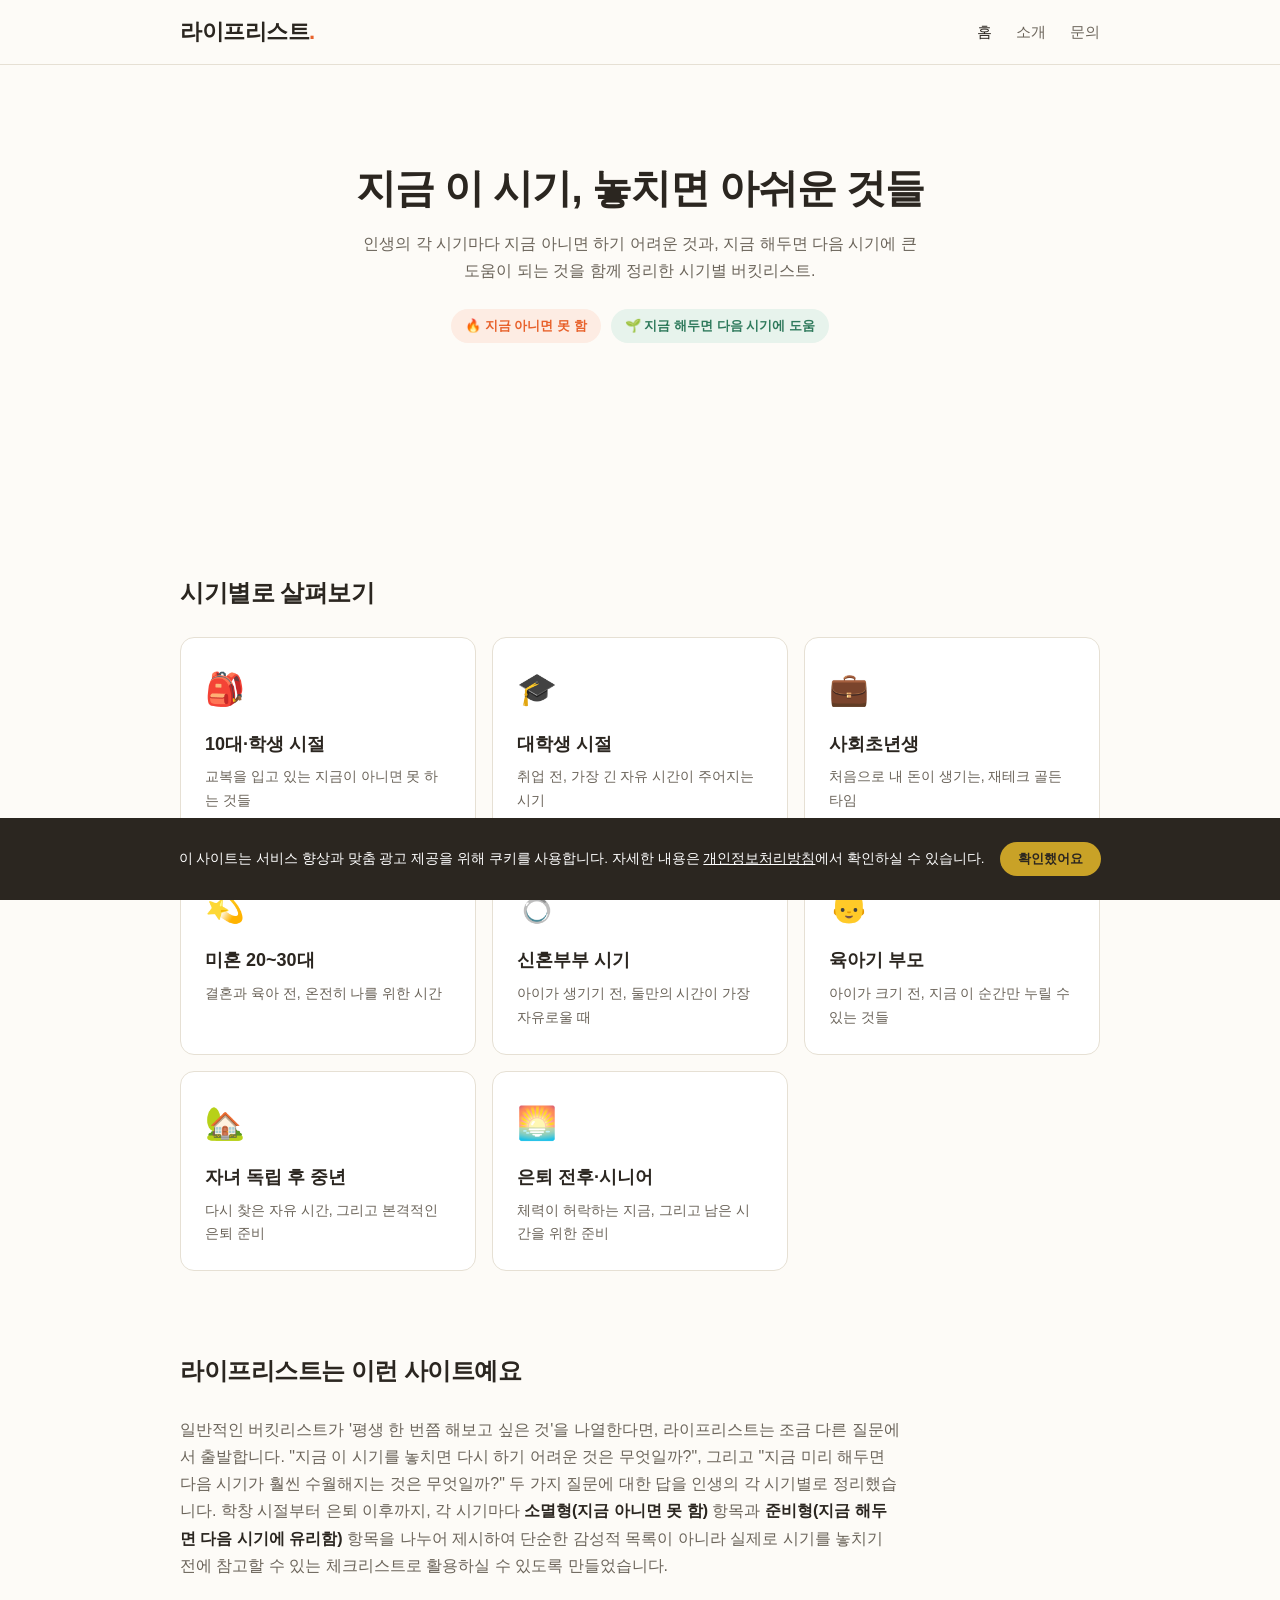
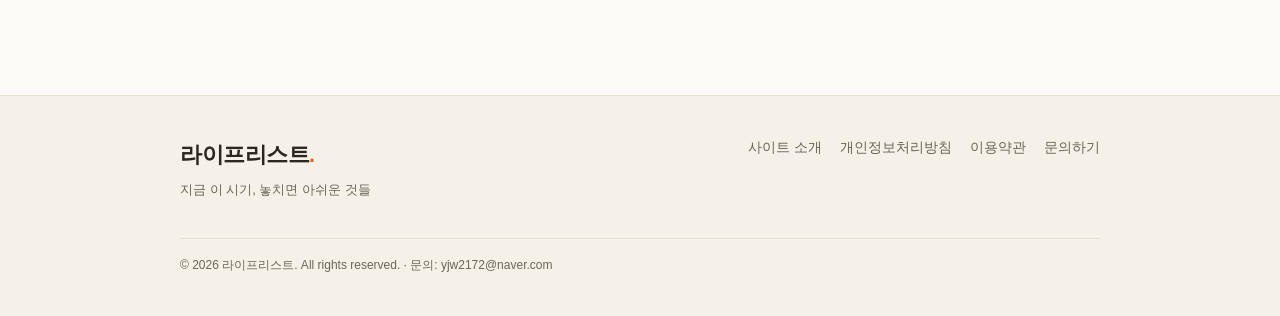
==== index.html @ 0f96e1f7 "Add files via upload" ====
<!DOCTYPE html>
<html lang="ko">
<head>
<meta charset="UTF-8">
<meta name="viewport" content="width=device-width, initial-scale=1.0">
<title>라이프리스트 - 지금 이 시기, 놓치면 아쉬운 것들</title>
<meta name="description" content="인생의 각 시기마다 지금 아니면 하기 어려운 것과, 지금 해두면 다음 시기에 큰 도움이 되는 것을 함께 정리한 시기별 버킷리스트.">
<link rel="canonical" href="https://example-lifelist.vercel.app">
<meta property="og:title" content="라이프리스트 - 지금 이 시기, 놓치면 아쉬운 것들">
<meta property="og:description" content="인생의 각 시기마다 지금 아니면 하기 어려운 것과, 지금 해두면 다음 시기에 큰 도움이 되는 것을 함께 정리한 시기별 버킷리스트.">
<meta property="og:type" content="website">
<meta property="og:url" content="https://example-lifelist.vercel.app">
<meta name="naver-site-verification" content="NAVER_VERIFICATION_CODE_HERE">
<link rel="icon" href="assets/favicon.svg" type="image/svg+xml">
<link rel="stylesheet" href="assets/style.css">
<script async src="https://pagead2.googlesyndication.com/pagead/js/adsbygoogle.js?client=ca-pub-2557338953436433" crossorigin="anonymous"></script>
</head>
<body>
<header class="site-header">
  <div class="wrap header-inner">
    <a class="logo" href="index.html">라이프리스트<span class="logo-dot">.</span></a>
    <nav class="main-nav">
      <a href="index.html" class="active">홈</a>
      <a href="about.html" class="">소개</a>
      <a href="contact.html" class="">문의</a>
    </nav>
  </div>
</header>

<main>
<section class="hero wrap">
  <h1>지금 이 시기, <br class="mobile-only">놓치면 아쉬운 것들</h1>
  <p class="hero-desc">인생의 각 시기마다 지금 아니면 하기 어려운 것과, 지금 해두면 다음 시기에 큰 도움이 되는 것을 함께 정리한 시기별 버킷리스트.</p>
  <div class="hero-legend">
    <span class="badge badge-fading">🔥 지금 아니면 못 함</span>
    <span class="badge badge-prep">🌱 지금 해두면 다음 시기에 도움</span>
  </div>
</section>
<section class="wrap">
  <div class="ad-slot">
  <ins class="adsbygoogle"
       style="display:block"
       data-ad-client="ca-pub-2557338953436433"
       data-ad-slot="1111111111"
       data-ad-format="auto"
       data-full-width-responsive="true"></ins>
  <script>(adsbygoogle = window.adsbygoogle || []).push({});</script>
</div>

</section>
<section class="wrap cat-grid-section">
  <h2 class="section-title">시기별로 살펴보기</h2>
  <div class="cat-grid">
    <a class="cat-card" href="categories/teen.html">
  <div class="cat-emoji">🎒</div>
  <h3>10대·학생 시절</h3>
  <p>교복을 입고 있는 지금이 아니면 못 하는 것들</p>
</a>
<a class="cat-card" href="categories/university.html">
  <div class="cat-emoji">🎓</div>
  <h3>대학생 시절</h3>
  <p>취업 전, 가장 긴 자유 시간이 주어지는 시기</p>
</a>
<a class="cat-card" href="categories/early-career.html">
  <div class="cat-emoji">💼</div>
  <h3>사회초년생</h3>
  <p>처음으로 내 돈이 생기는, 재테크 골든타임</p>
</a>
<a class="cat-card" href="categories/pre-marriage.html">
  <div class="cat-emoji">💫</div>
  <h3>미혼 20~30대</h3>
  <p>결혼과 육아 전, 온전히 나를 위한 시간</p>
</a>
<a class="cat-card" href="categories/newlywed.html">
  <div class="cat-emoji">💍</div>
  <h3>신혼부부 시기</h3>
  <p>아이가 생기기 전, 둘만의 시간이 가장 자유로울 때</p>
</a>
<a class="cat-card" href="categories/parenting.html">
  <div class="cat-emoji">👶</div>
  <h3>육아기 부모</h3>
  <p>아이가 크기 전, 지금 이 순간만 누릴 수 있는 것들</p>
</a>
<a class="cat-card" href="categories/empty-nest.html">
  <div class="cat-emoji">🏡</div>
  <h3>자녀 독립 후 중년</h3>
  <p>다시 찾은 자유 시간, 그리고 본격적인 은퇴 준비</p>
</a>
<a class="cat-card" href="categories/retirement.html">
  <div class="cat-emoji">🌅</div>
  <h3>은퇴 전후·시니어</h3>
  <p>체력이 허락하는 지금, 그리고 남은 시간을 위한 준비</p>
</a>

  </div>
</section>
<section class="wrap intro-block">
  <h2 class="section-title">라이프리스트는 이런 사이트예요</h2>
  <p>일반적인 버킷리스트가 '평생 한 번쯤 해보고 싶은 것'을 나열한다면, 라이프리스트는 조금 다른 질문에서 출발합니다.
  "지금 이 시기를 놓치면 다시 하기 어려운 것은 무엇일까?", 그리고 "지금 미리 해두면 다음 시기가 훨씬 수월해지는 것은 무엇일까?"
  두 가지 질문에 대한 답을 인생의 각 시기별로 정리했습니다. 학창 시절부터 은퇴 이후까지, 각 시기마다
  <strong>소멸형(지금 아니면 못 함)</strong> 항목과 <strong>준비형(지금 해두면 다음 시기에 유리함)</strong> 항목을 나누어
  제시하여 단순한 감성적 목록이 아니라 실제로 시기를 놓치기 전에 참고할 수 있는 체크리스트로 활용하실 수 있도록 만들었습니다.</p>
</section>

</main>
<footer class="site-footer">
  <div class="wrap footer-inner">
    <div class="footer-brand">
      <div class="logo">라이프리스트<span class="logo-dot">.</span></div>
      <p>지금 이 시기, 놓치면 아쉬운 것들</p>
    </div>
    <div class="footer-links">
      <a href="about.html">사이트 소개</a>
      <a href="privacy.html">개인정보처리방침</a>
      <a href="terms.html">이용약관</a>
      <a href="contact.html">문의하기</a>
    </div>
    <p class="footer-copy">&copy; 2026 라이프리스트. All rights reserved. &middot; 문의: yjw2172@naver.com</p>
  </div>
</footer>
<div id="cookie-consent" class="cookie-consent" hidden>
  <p>이 사이트는 서비스 향상과 맞춤 광고 제공을 위해 쿠키를 사용합니다. 자세한 내용은
    <a href="privacy.html">개인정보처리방침</a>에서 확인하실 수 있습니다.</p>
  <button id="cookie-accept" class="btn-accept">확인했어요</button>
</div>
<script src="assets/cookie-consent.js"></script>

</body>
</html>
---- assets/style.css ----
:root {
  --bg: #FDFBF7;
  --bg-alt: #F5F1E8;
  --ink: #2B2620;
  --ink-soft: #6B645A;
  --line: #E6E0D4;
  --fading: #E8622C;
  --fading-bg: #FDECE3;
  --prep: #2F7A5C;
  --prep-bg: #E7F3EC;
  --accent: #C9A227;
  --radius: 14px;
  --max: 960px;
  font-family: 'Pretendard', -apple-system, BlinkMacSystemFont, 'Malgun Gothic', sans-serif;
}
* { box-sizing: border-box; }
html, body { margin: 0; padding: 0; background: var(--bg); color: var(--ink); }
body { line-height: 1.7; font-size: 16px; }
a { color: inherit; text-decoration: none; }
.wrap { max-width: var(--max); margin: 0 auto; padding: 0 20px; }

/* Header */
.site-header { border-bottom: 1px solid var(--line); background: var(--bg); position: sticky; top: 0; z-index: 10; }
.header-inner { display: flex; align-items: center; justify-content: space-between; height: 64px; }
.logo { font-size: 22px; font-weight: 800; letter-spacing: -0.5px; }
.logo-dot { color: var(--fading); }
.main-nav { display: flex; gap: 24px; }
.main-nav a { font-size: 15px; color: var(--ink-soft); font-weight: 500; }
.main-nav a.active, .main-nav a:hover { color: var(--ink); }

/* Hero */
.hero { padding: 64px 20px 32px; text-align: center; }
.hero h1 { font-size: 40px; line-height: 1.3; font-weight: 800; letter-spacing: -1px; margin-bottom: 16px; }
.hero-desc { color: var(--ink-soft); max-width: 560px; margin: 0 auto 24px; font-size: 16px; }
.hero-legend { display: flex; gap: 10px; justify-content: center; flex-wrap: wrap; }
.badge { display: inline-block; padding: 6px 14px; border-radius: 999px; font-size: 13px; font-weight: 600; }
.badge-fading { background: var(--fading-bg); color: var(--fading); }
.badge-prep { background: var(--prep-bg); color: var(--prep); }

/* Category grid */
.cat-grid-section { padding: 40px 20px; }
.section-title { font-size: 24px; font-weight: 800; margin-bottom: 24px; letter-spacing: -0.5px; }
.cat-grid { display: grid; grid-template-columns: repeat(auto-fill, minmax(220px, 1fr)); gap: 16px; }
.cat-card { display: block; background: #fff; border: 1px solid var(--line); border-radius: var(--radius); padding: 24px; transition: transform 0.15s ease, box-shadow 0.15s ease; }
.cat-card:hover { transform: translateY(-3px); box-shadow: 0 8px 20px rgba(43,38,32,0.08); border-color: var(--accent); }
.cat-emoji { font-size: 32px; margin-bottom: 12px; }
.cat-card h3 { font-size: 18px; margin: 0 0 6px; font-weight: 700; }
.cat-card p { font-size: 14px; color: var(--ink-soft); margin: 0; }

/* Intro block */
.intro-block { padding: 20px 20px 60px; }
.intro-block p { color: var(--ink-soft); max-width: 720px; }
.intro-block strong { color: var(--ink); }

/* Category detail hero */
.cat-hero { padding: 56px 20px 24px; text-align: center; }
.cat-hero-emoji { font-size: 48px; margin-bottom: 12px; }
.cat-hero h1 { font-size: 32px; font-weight: 800; margin: 0 0 8px; letter-spacing: -0.5px; }
.cat-subtitle { color: var(--ink-soft); font-size: 16px; margin-bottom: 20px; }
.cat-intro { max-width: 680px; margin: 0 auto; color: var(--ink-soft); font-size: 15px; }

.badge-fading-title { color: var(--fading); }
.badge-prep-title { color: var(--prep); }

.item-list { list-style: none; margin: 0 0 40px; padding: 0; display: grid; gap: 12px; }
.item-card { background: #fff; border: 1px solid var(--line); border-left: 4px solid var(--line); border-radius: 10px; padding: 18px 20px; }
.item-list-fading .item-card { border-left-color: var(--fading); }
.item-list-prep .item-card { border-left-color: var(--prep); }
.item-card h4 { margin: 0 0 6px; font-size: 16px; font-weight: 700; }
.item-card p { margin: 0; color: var(--ink-soft); font-size: 14.5px; }

.cat-nav { display: flex; justify-content: space-between; align-items: center; padding: 24px 0 60px; font-size: 14px; color: var(--ink-soft); }
.cat-nav a { font-weight: 600; color: var(--ink); }
.cat-nav a:hover { color: var(--accent); }

/* Static pages */
.static-page { padding: 56px 20px 80px; max-width: 720px; }
.static-page h1 { font-size: 28px; font-weight: 800; margin-bottom: 24px; }
.static-page h2 { font-size: 18px; font-weight: 700; margin: 32px 0 10px; }
.static-page p { color: var(--ink-soft); margin: 0 0 8px; }
.contact-email { font-size: 18px; font-weight: 700; color: var(--ink); }

/* Ad slot */
.ad-slot { margin: 24px 0; text-align: center; min-height: 90px; }

/* Footer */
.site-footer { border-top: 1px solid var(--line); background: var(--bg-alt); margin-top: 40px; }
.footer-inner { padding: 40px 20px; display: flex; flex-wrap: wrap; justify-content: space-between; gap: 24px; }
.footer-brand p { color: var(--ink-soft); font-size: 13px; margin-top: 6px; }
.footer-links { display: flex; gap: 18px; flex-wrap: wrap; align-items: flex-start; }
.footer-links a { font-size: 14px; color: var(--ink-soft); }
.footer-links a:hover { color: var(--ink); }
.footer-copy { width: 100%; font-size: 12px; color: var(--ink-soft); border-top: 1px solid var(--line); padding-top: 16px; margin: 0; }

/* Cookie consent */
.cookie-consent { position: fixed; bottom: 0; left: 0; right: 0; background: var(--ink); color: #fff; padding: 16px 20px; display: flex; gap: 16px; align-items: center; justify-content: center; flex-wrap: wrap; z-index: 50; font-size: 13.5px; }
.cookie-consent a { text-decoration: underline; }
.btn-accept { background: var(--accent); color: #2B2620; border: none; padding: 8px 18px; border-radius: 999px; font-weight: 700; cursor: pointer; font-size: 13px; }

@media (max-width: 640px) {
  .hero h1 { font-size: 30px; }
  .cat-grid { grid-template-columns: 1fr 1fr; }
}
@media (min-width: 641px) {
  .mobile-only { display: none; }
}
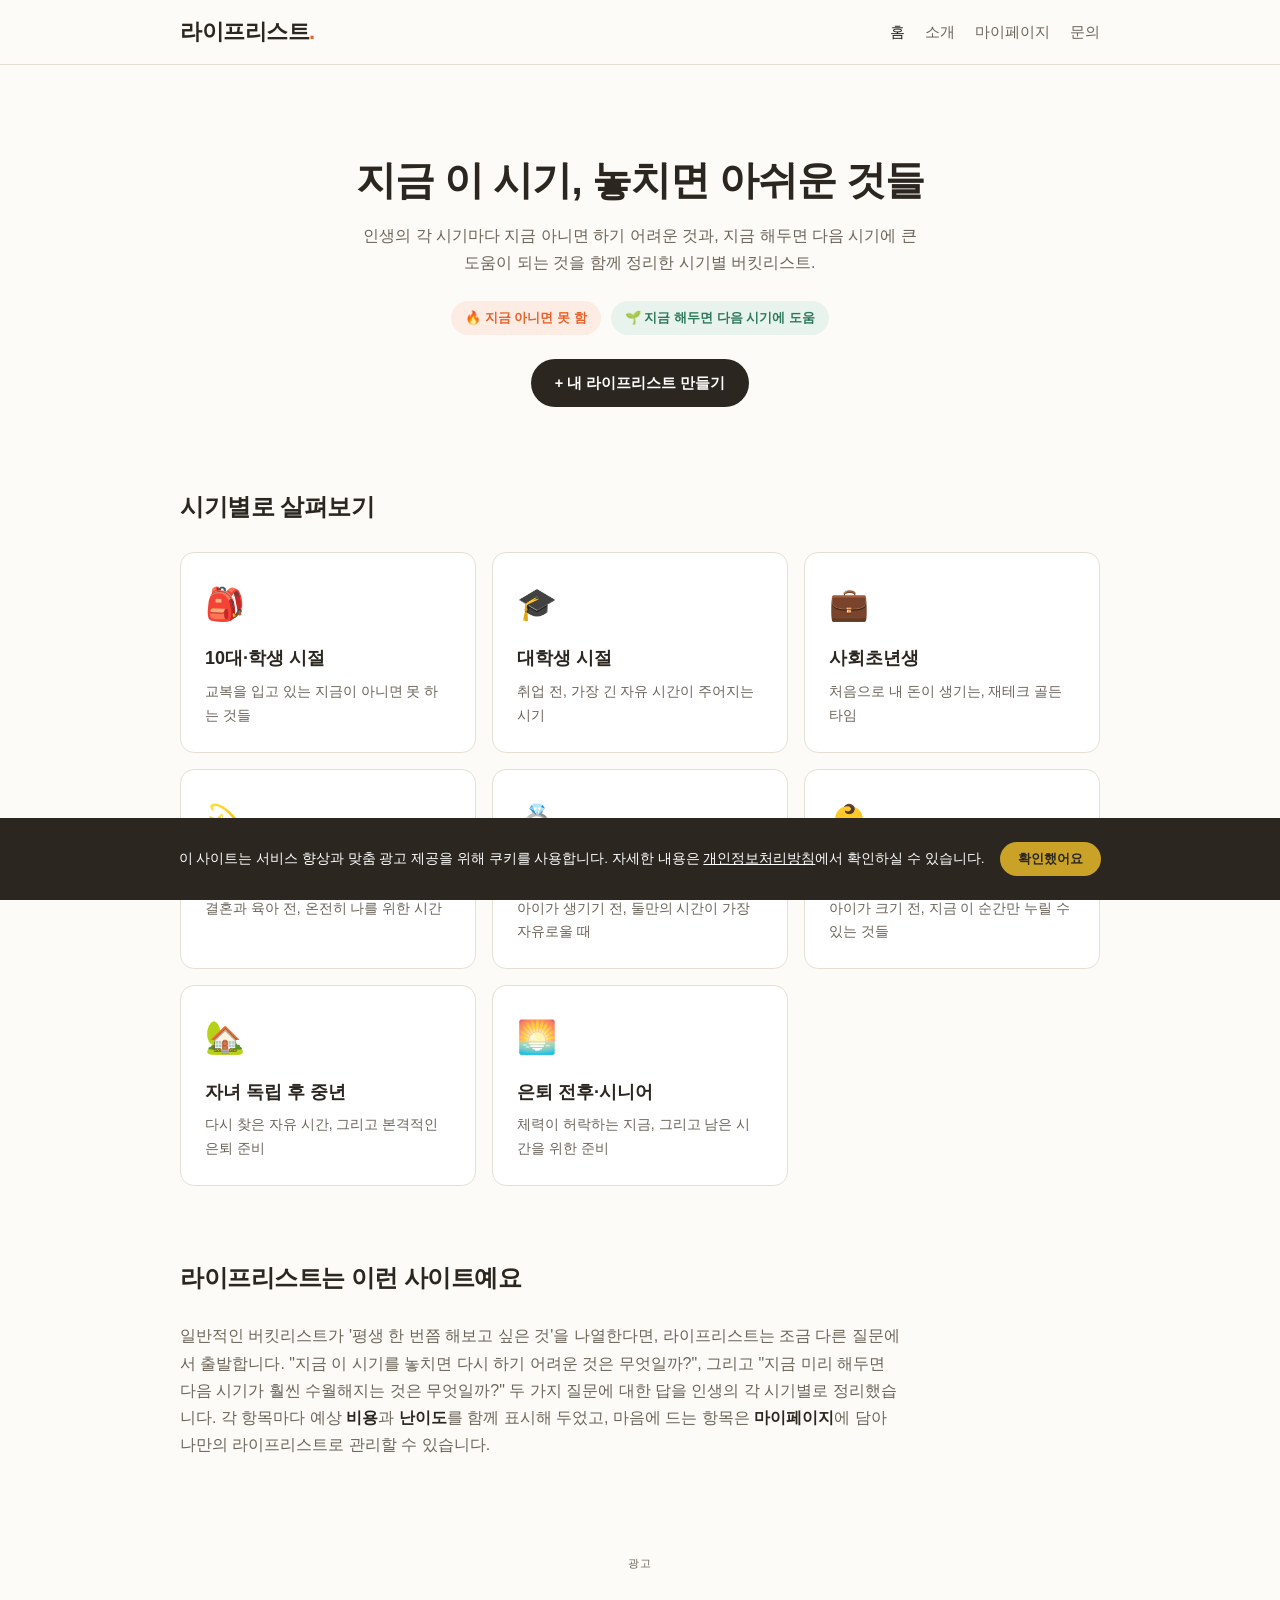
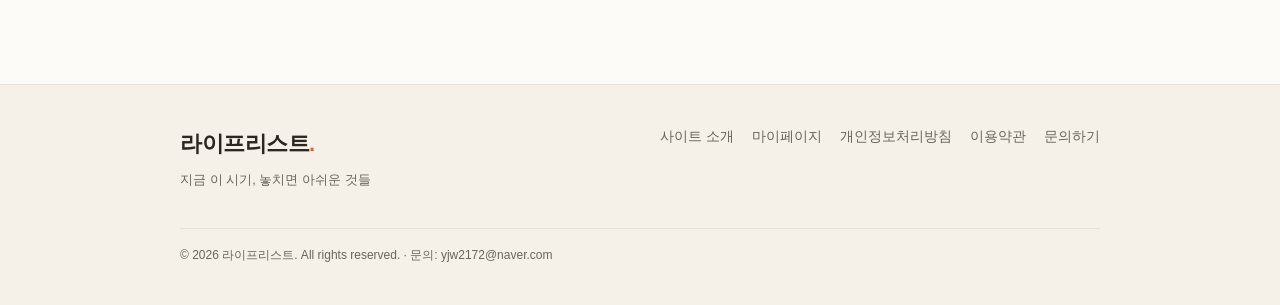
==== commit 82f74e72: "Add files via upload" ====
--- a/index.html
+++ b/index.html
@@ -10,7 +10,7 @@
 <meta property="og:description" content="인생의 각 시기마다 지금 아니면 하기 어려운 것과, 지금 해두면 다음 시기에 큰 도움이 되는 것을 함께 정리한 시기별 버킷리스트.">
 <meta property="og:type" content="website">
 <meta property="og:url" content="https://example-lifelist.vercel.app">
-<meta name="naver-site-verification" content="NAVER_VERIFICATION_CODE_HERE">
+<meta name="naver-site-verification" content="d2c18578085fdac7f6232a9e1ecae478c88da880">
 <link rel="icon" href="assets/favicon.svg" type="image/svg+xml">
 <link rel="stylesheet" href="assets/style.css">
 <script async src="https://pagead2.googlesyndication.com/pagead/js/adsbygoogle.js?client=ca-pub-2557338953436433" crossorigin="anonymous"></script>
@@ -22,6 +22,7 @@
     <nav class="main-nav">
       <a href="index.html" class="active">홈</a>
       <a href="about.html" class="">소개</a>
+      <a href="mypage.html" class="">마이페이지</a>
       <a href="contact.html" class="">문의</a>
     </nav>
   </div>
@@ -35,18 +36,7 @@
     <span class="badge badge-fading">🔥 지금 아니면 못 함</span>
     <span class="badge badge-prep">🌱 지금 해두면 다음 시기에 도움</span>
   </div>
-</section>
-<section class="wrap">
-  <div class="ad-slot">
-  <ins class="adsbygoogle"
-       style="display:block"
-       data-ad-client="ca-pub-2557338953436433"
-       data-ad-slot="1111111111"
-       data-ad-format="auto"
-       data-full-width-responsive="true"></ins>
-  <script>(adsbygoogle = window.adsbygoogle || []).push({});</script>
-</div>
-
+  <a class="btn-primary" href="mypage.html">+ 내 라이프리스트 만들기</a>
 </section>
 <section class="wrap cat-grid-section">
   <h2 class="section-title">시기별로 살펴보기</h2>
@@ -98,11 +88,23 @@
   <h2 class="section-title">라이프리스트는 이런 사이트예요</h2>
   <p>일반적인 버킷리스트가 '평생 한 번쯤 해보고 싶은 것'을 나열한다면, 라이프리스트는 조금 다른 질문에서 출발합니다.
   "지금 이 시기를 놓치면 다시 하기 어려운 것은 무엇일까?", 그리고 "지금 미리 해두면 다음 시기가 훨씬 수월해지는 것은 무엇일까?"
-  두 가지 질문에 대한 답을 인생의 각 시기별로 정리했습니다. 학창 시절부터 은퇴 이후까지, 각 시기마다
-  <strong>소멸형(지금 아니면 못 함)</strong> 항목과 <strong>준비형(지금 해두면 다음 시기에 유리함)</strong> 항목을 나누어
-  제시하여 단순한 감성적 목록이 아니라 실제로 시기를 놓치기 전에 참고할 수 있는 체크리스트로 활용하실 수 있도록 만들었습니다.</p>
+  두 가지 질문에 대한 답을 인생의 각 시기별로 정리했습니다. 각 항목마다 예상 <strong>비용</strong>과 <strong>난이도</strong>를 함께
+  표시해 두었고, 마음에 드는 항목은 <strong>마이페이지</strong>에 담아 나만의 라이프리스트로 관리할 수 있습니다.</p>
 </section>
 
+<section class="wrap bottom-ad-section">
+<div class="ad-slot">
+  <span class="ad-slot-label">광고</span>
+  <ins class="adsbygoogle"
+       style="display:block"
+       data-ad-client="ca-pub-2557338953436433"
+       data-ad-slot="1111111111"
+       data-ad-format="auto"
+       data-full-width-responsive="true"></ins>
+  <script>(adsbygoogle = window.adsbygoogle || []).push({});</script>
+</div>
+
+</section>
 </main>
 <footer class="site-footer">
   <div class="wrap footer-inner">
@@ -112,6 +114,7 @@
     </div>
     <div class="footer-links">
       <a href="about.html">사이트 소개</a>
+      <a href="mypage.html">마이페이지</a>
       <a href="privacy.html">개인정보처리방침</a>
       <a href="terms.html">이용약관</a>
       <a href="contact.html">문의하기</a>
@@ -122,9 +125,10 @@
 <div id="cookie-consent" class="cookie-consent" hidden>
   <p>이 사이트는 서비스 향상과 맞춤 광고 제공을 위해 쿠키를 사용합니다. 자세한 내용은
     <a href="privacy.html">개인정보처리방침</a>에서 확인하실 수 있습니다.</p>
-  <button id="cookie-accept" class="btn-accept">확인했어요</button>
+  <button id="cookie-accept" class="btn-accept" type="button">확인했어요</button>
 </div>
 <script src="assets/cookie-consent.js"></script>
 
+
 </body>
 </html>
--- a/assets/style.css
+++ b/assets/style.css
@@ -10,6 +10,7 @@
   --prep: #2F7A5C;
   --prep-bg: #E7F3EC;
   --accent: #C9A227;
+  --danger: #C0392B;
   --radius: 14px;
   --max: 960px;
   font-family: 'Pretendard', -apple-system, BlinkMacSystemFont, 'Malgun Gothic', sans-serif;
@@ -22,24 +23,28 @@
 
 /* Header */
 .site-header { border-bottom: 1px solid var(--line); background: var(--bg); position: sticky; top: 0; z-index: 10; }
-.header-inner { display: flex; align-items: center; justify-content: space-between; height: 64px; }
+.header-inner { display: flex; align-items: center; justify-content: space-between; height: 64px; flex-wrap: wrap; gap: 8px; }
 .logo { font-size: 22px; font-weight: 800; letter-spacing: -0.5px; }
 .logo-dot { color: var(--fading); }
-.main-nav { display: flex; gap: 24px; }
+.main-nav { display: flex; gap: 20px; flex-wrap: wrap; }
 .main-nav a { font-size: 15px; color: var(--ink-soft); font-weight: 500; }
 .main-nav a.active, .main-nav a:hover { color: var(--ink); }
 
 /* Hero */
-.hero { padding: 64px 20px 32px; text-align: center; }
+.hero { padding: 56px 20px 28px; text-align: center; }
 .hero h1 { font-size: 40px; line-height: 1.3; font-weight: 800; letter-spacing: -1px; margin-bottom: 16px; }
 .hero-desc { color: var(--ink-soft); max-width: 560px; margin: 0 auto 24px; font-size: 16px; }
-.hero-legend { display: flex; gap: 10px; justify-content: center; flex-wrap: wrap; }
+.hero-legend { display: flex; gap: 10px; justify-content: center; flex-wrap: wrap; margin-bottom: 24px; }
 .badge { display: inline-block; padding: 6px 14px; border-radius: 999px; font-size: 13px; font-weight: 600; }
 .badge-fading { background: var(--fading-bg); color: var(--fading); }
 .badge-prep { background: var(--prep-bg); color: var(--prep); }
 
+.btn-primary { display: inline-block; background: var(--ink); color: #fff; padding: 12px 24px; border-radius: 999px; font-weight: 700; font-size: 14.5px; border: none; cursor: pointer; }
+.btn-primary:hover { background: var(--accent); color: var(--ink); }
+.btn-small { padding: 10px 18px; font-size: 14px; }
+
 /* Category grid */
-.cat-grid-section { padding: 40px 20px; }
+.cat-grid-section { padding: 32px 20px; }
 .section-title { font-size: 24px; font-weight: 800; margin-bottom: 24px; letter-spacing: -0.5px; }
 .cat-grid { display: grid; grid-template-columns: repeat(auto-fill, minmax(220px, 1fr)); gap: 16px; }
 .cat-card { display: block; background: #fff; border: 1px solid var(--line); border-radius: var(--radius); padding: 24px; transition: transform 0.15s ease, box-shadow 0.15s ease; }
@@ -49,12 +54,12 @@
 .cat-card p { font-size: 14px; color: var(--ink-soft); margin: 0; }
 
 /* Intro block */
-.intro-block { padding: 20px 20px 60px; }
+.intro-block { padding: 20px 20px 56px; }
 .intro-block p { color: var(--ink-soft); max-width: 720px; }
 .intro-block strong { color: var(--ink); }
 
 /* Category detail hero */
-.cat-hero { padding: 56px 20px 24px; text-align: center; }
+.cat-hero { padding: 48px 20px 20px; text-align: center; }
 .cat-hero-emoji { font-size: 48px; margin-bottom: 12px; }
 .cat-hero h1 { font-size: 32px; font-weight: 800; margin: 0 0 8px; letter-spacing: -0.5px; }
 .cat-subtitle { color: var(--ink-soft); font-size: 16px; margin-bottom: 20px; }
@@ -63,26 +68,74 @@
 .badge-fading-title { color: var(--fading); }
 .badge-prep-title { color: var(--prep); }
 
+/* Filter bar */
+.filter-bar { display: flex; gap: 20px; flex-wrap: wrap; align-items: center; background: #fff; border: 1px solid var(--line); border-radius: 12px; padding: 14px 18px; margin: 8px 0 28px; }
+.filter-bar label { font-size: 13.5px; color: var(--ink-soft); font-weight: 600; display: flex; align-items: center; gap: 6px; }
+.filter-select { font-family: inherit; font-size: 14px; padding: 6px 10px; border-radius: 8px; border: 1px solid var(--line); background: var(--bg); color: var(--ink); }
+
+/* Item list */
 .item-list { list-style: none; margin: 0 0 40px; padding: 0; display: grid; gap: 12px; }
 .item-card { background: #fff; border: 1px solid var(--line); border-left: 4px solid var(--line); border-radius: 10px; padding: 18px 20px; }
 .item-list-fading .item-card { border-left-color: var(--fading); }
 .item-list-prep .item-card { border-left-color: var(--prep); }
+.item-card.is-filtered-out { display: none; }
+.item-card-top { display: flex; justify-content: space-between; align-items: flex-start; gap: 12px; flex-wrap: wrap; }
 .item-card h4 { margin: 0 0 6px; font-size: 16px; font-weight: 700; }
-.item-card p { margin: 0; color: var(--ink-soft); font-size: 14.5px; }
+.item-card p { margin: 0 0 10px; color: var(--ink-soft); font-size: 14.5px; }
+.tag-row { display: flex; gap: 8px; flex-wrap: wrap; }
+.tag { display: inline-block; font-size: 12.5px; font-weight: 600; padding: 4px 10px; border-radius: 999px; background: var(--bg-alt); color: var(--ink-soft); white-space: nowrap; }
+.tag-cost.cost-0 { background: #E7F3EC; color: #2F7A5C; }
+.tag-cost.cost-1 { background: #EFF3E0; color: #6B7A2F; }
+.tag-cost.cost-2 { background: #FDF1DE; color: #B07A1E; }
+.tag-cost.cost-3 { background: #FDECE3; color: #C0392B; }
+.tag-diff.diff-0 { background: #E7F3EC; color: #2F7A5C; }
+.tag-diff.diff-1 { background: #FDF1DE; color: #B07A1E; }
+.tag-diff.diff-2 { background: #FDECE3; color: #C0392B; }
 
-.cat-nav { display: flex; justify-content: space-between; align-items: center; padding: 24px 0 60px; font-size: 14px; color: var(--ink-soft); }
+.add-btn { flex-shrink: 0; font-family: inherit; font-size: 13px; font-weight: 700; padding: 8px 14px; border-radius: 999px; border: 1.5px solid var(--ink); background: #fff; color: var(--ink); cursor: pointer; white-space: nowrap; }
+.add-btn:hover { background: var(--ink); color: #fff; }
+.add-btn.added { background: var(--accent); border-color: var(--accent); color: var(--ink); }
+
+.cat-nav { display: flex; justify-content: space-between; align-items: center; padding: 24px 0 40px; font-size: 14px; color: var(--ink-soft); gap: 12px; flex-wrap: wrap; }
 .cat-nav a { font-weight: 600; color: var(--ink); }
 .cat-nav a:hover { color: var(--accent); }
 
 /* Static pages */
-.static-page { padding: 56px 20px 80px; max-width: 720px; }
+.static-page { padding: 48px 20px 32px; max-width: 720px; }
 .static-page h1 { font-size: 28px; font-weight: 800; margin-bottom: 24px; }
 .static-page h2 { font-size: 18px; font-weight: 700; margin: 32px 0 10px; }
 .static-page p { color: var(--ink-soft); margin: 0 0 8px; }
 .contact-email { font-size: 18px; font-weight: 700; color: var(--ink); }
 
-/* Ad slot */
+/* Mypage */
+.mypage-header { padding-bottom: 8px; }
+.year-tabs { display: flex; gap: 8px; flex-wrap: wrap; padding: 8px 0 28px; }
+.year-tab { font-family: inherit; font-size: 14px; font-weight: 700; padding: 8px 16px; border-radius: 999px; border: 1.5px solid var(--line); background: #fff; color: var(--ink-soft); cursor: pointer; }
+.year-tab.active { background: var(--ink); border-color: var(--ink); color: #fff; }
+
+.add-form { background: #fff; border: 1px solid var(--line); border-radius: 12px; padding: 18px; margin-bottom: 40px; display: flex; flex-direction: column; gap: 12px; }
+.add-form input[type="text"] { font-family: inherit; font-size: 15px; padding: 10px 12px; border-radius: 8px; border: 1px solid var(--line); }
+.add-form-row { display: flex; gap: 10px; flex-wrap: wrap; align-items: center; }
+.add-form-row select { font-family: inherit; font-size: 14px; padding: 8px 10px; border-radius: 8px; border: 1px solid var(--line); background: var(--bg); }
+
+.list-row { background: #fff; border: 1px solid var(--line); border-radius: 10px; padding: 14px 16px; display: flex; align-items: center; gap: 12px; margin-bottom: 10px; flex-wrap: wrap; }
+.list-row.is-done { opacity: 0.55; }
+.list-row.is-done .list-row-title { text-decoration: line-through; }
+.list-row-check { width: 20px; height: 20px; flex-shrink: 0; cursor: pointer; accent-color: var(--accent); }
+.list-row-main { flex: 1; min-width: 160px; }
+.list-row-title { font-weight: 700; font-size: 15px; }
+.list-row-meta { font-size: 12.5px; color: var(--ink-soft); margin-top: 2px; }
+.list-row-controls { display: flex; gap: 8px; align-items: center; flex-wrap: wrap; }
+.list-row-controls select { font-family: inherit; font-size: 13px; padding: 5px 8px; border-radius: 8px; border: 1px solid var(--line); background: var(--bg); }
+.list-row-delete { font-family: inherit; font-size: 13px; font-weight: 700; color: var(--danger); background: none; border: 1px solid var(--danger); border-radius: 999px; padding: 5px 12px; cursor: pointer; }
+.list-row-delete:hover { background: var(--danger); color: #fff; }
+.empty-state { text-align: center; color: var(--ink-soft); padding: 48px 20px; background: #fff; border: 1px dashed var(--line); border-radius: 12px; }
+.empty-state a { color: var(--accent); font-weight: 700; }
+
+/* Ad slot: 항상 본문 맨 아래, 푸터 바로 위에만 배치 */
+.bottom-ad-section { margin-top: 24px; }
 .ad-slot { margin: 24px 0; text-align: center; min-height: 90px; }
+.ad-slot-label { display: block; font-size: 11px; color: var(--ink-soft); margin-bottom: 6px; letter-spacing: 1px; }
 
 /* Footer */
 .site-footer { border-top: 1px solid var(--line); background: var(--bg-alt); margin-top: 40px; }
@@ -95,12 +148,14 @@
 
 /* Cookie consent */
 .cookie-consent { position: fixed; bottom: 0; left: 0; right: 0; background: var(--ink); color: #fff; padding: 16px 20px; display: flex; gap: 16px; align-items: center; justify-content: center; flex-wrap: wrap; z-index: 50; font-size: 13.5px; }
-.cookie-consent a { text-decoration: underline; }
+.cookie-consent[hidden] { display: none !important; }
+.cookie-consent a { text-decoration: underline; color: #fff; }
 .btn-accept { background: var(--accent); color: #2B2620; border: none; padding: 8px 18px; border-radius: 999px; font-weight: 700; cursor: pointer; font-size: 13px; }
 
 @media (max-width: 640px) {
   .hero h1 { font-size: 30px; }
   .cat-grid { grid-template-columns: 1fr 1fr; }
+  .list-row { flex-direction: column; align-items: flex-start; }
 }
 @media (min-width: 641px) {
   .mobile-only { display: none; }
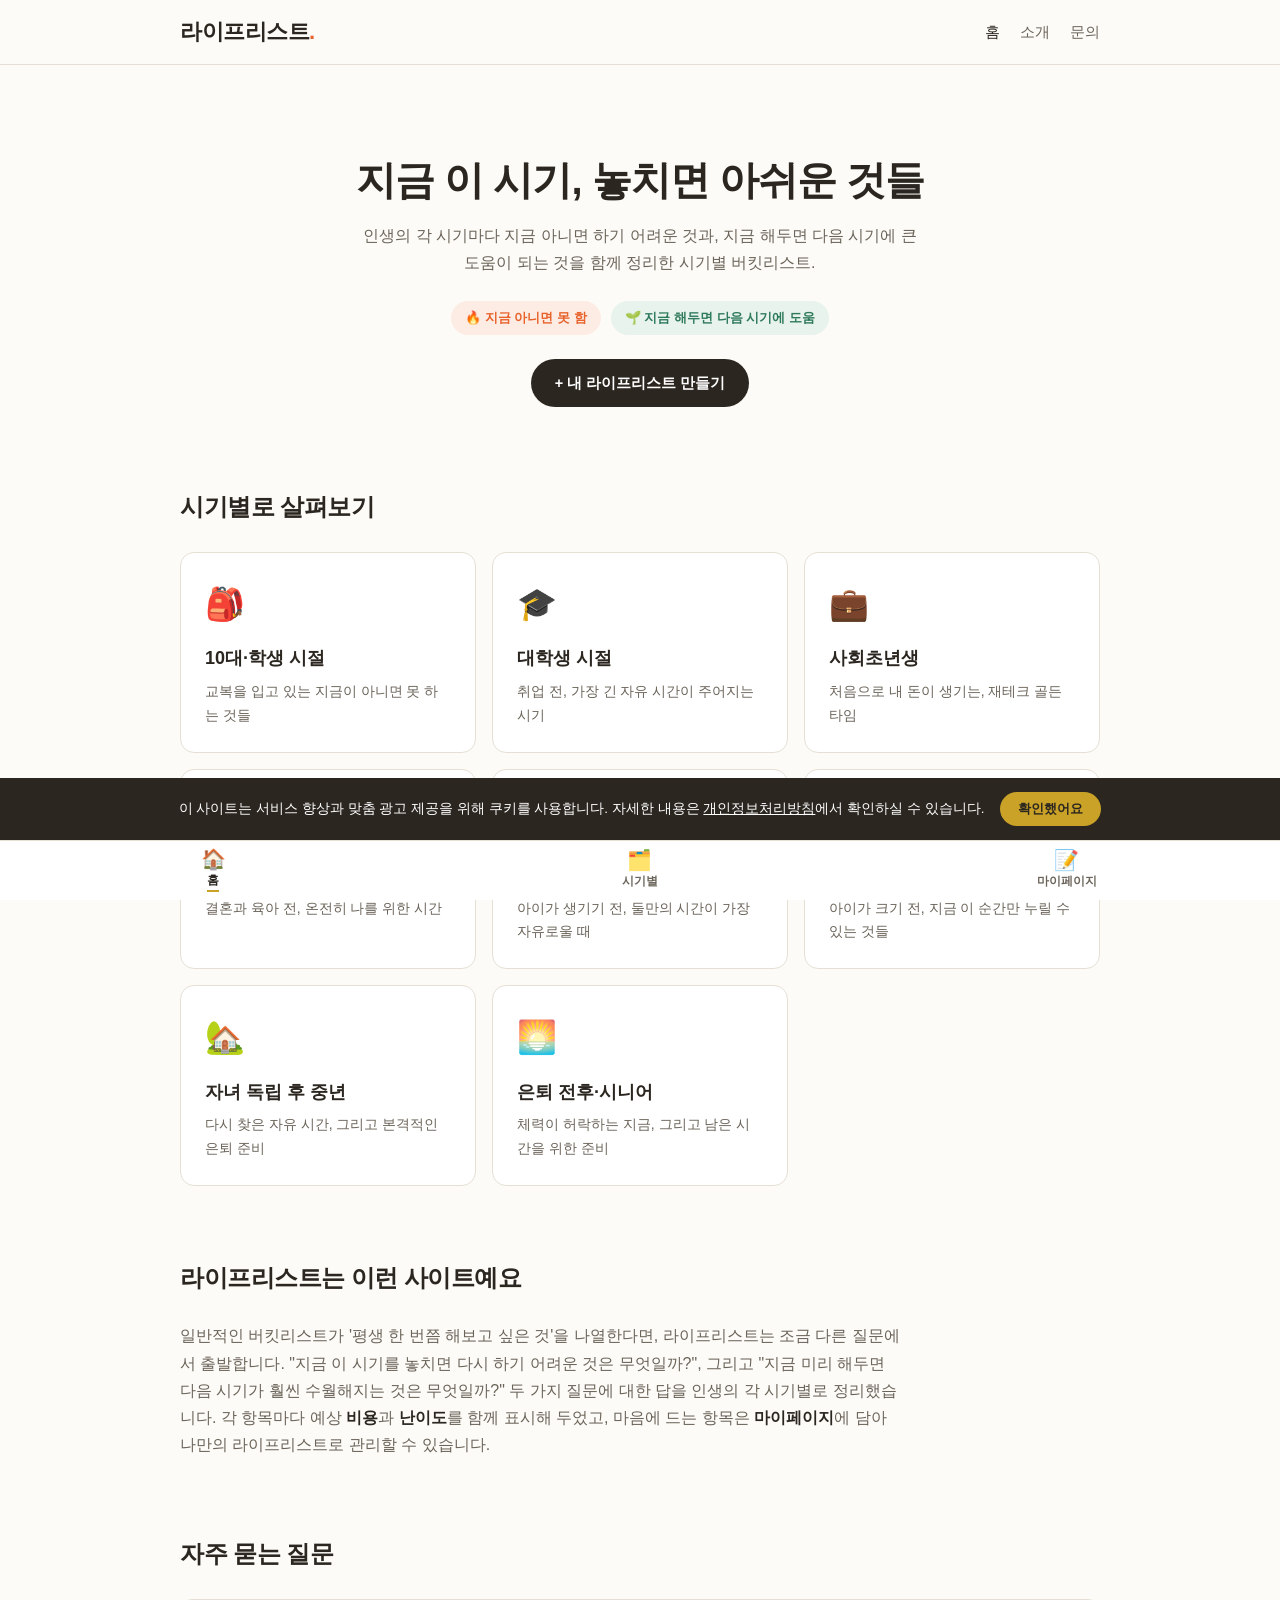
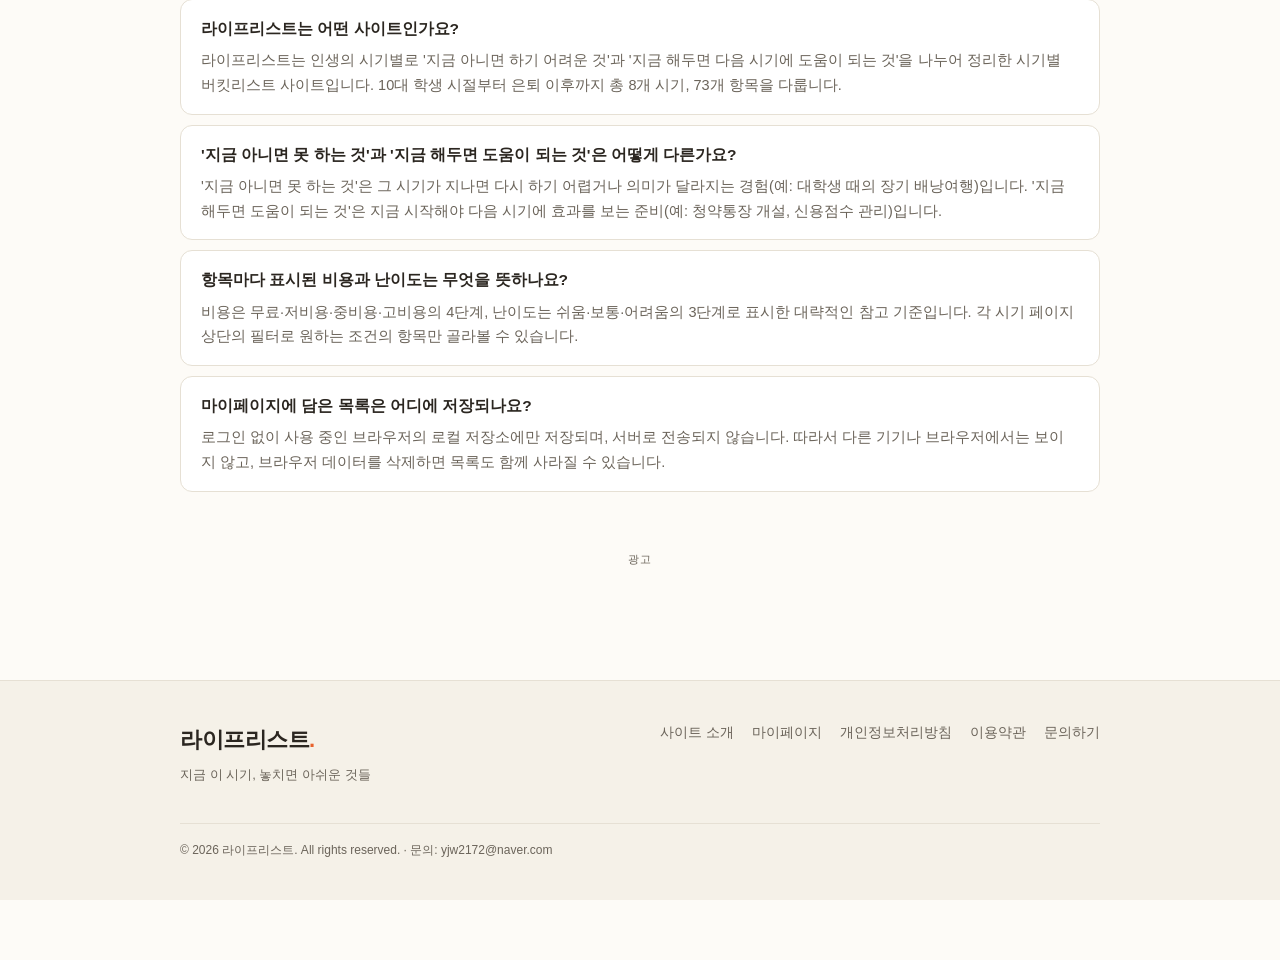
==== commit f88a0805: "Add files via upload" ====
--- a/index.html
+++ b/index.html
@@ -2,27 +2,30 @@
 <html lang="ko">
 <head>
 <meta charset="UTF-8">
-<meta name="viewport" content="width=device-width, initial-scale=1.0">
+<meta name="viewport" content="width=device-width, initial-scale=1.0, viewport-fit=cover">
 <title>라이프리스트 - 지금 이 시기, 놓치면 아쉬운 것들</title>
 <meta name="description" content="인생의 각 시기마다 지금 아니면 하기 어려운 것과, 지금 해두면 다음 시기에 큰 도움이 되는 것을 함께 정리한 시기별 버킷리스트.">
+<meta name="robots" content="index, follow, max-snippet:-1, max-image-preview:large">
 <link rel="canonical" href="https://example-lifelist.vercel.app">
 <meta property="og:title" content="라이프리스트 - 지금 이 시기, 놓치면 아쉬운 것들">
 <meta property="og:description" content="인생의 각 시기마다 지금 아니면 하기 어려운 것과, 지금 해두면 다음 시기에 큰 도움이 되는 것을 함께 정리한 시기별 버킷리스트.">
 <meta property="og:type" content="website">
 <meta property="og:url" content="https://example-lifelist.vercel.app">
+<meta property="og:locale" content="ko_KR">
+<meta property="og:site_name" content="라이프리스트">
 <meta name="naver-site-verification" content="d2c18578085fdac7f6232a9e1ecae478c88da880">
 <link rel="icon" href="assets/favicon.svg" type="image/svg+xml">
 <link rel="stylesheet" href="assets/style.css">
 <script async src="https://pagead2.googlesyndication.com/pagead/js/adsbygoogle.js?client=ca-pub-2557338953436433" crossorigin="anonymous"></script>
+<script type="application/ld+json">{"@context": "https://schema.org", "@graph": [{"@type": "Organization", "@id": "https://example-lifelist.vercel.app/#org", "name": "라이프리스트", "url": "https://example-lifelist.vercel.app", "email": "yjw2172@naver.com"}, {"@type": "WebSite", "@id": "https://example-lifelist.vercel.app/#website", "url": "https://example-lifelist.vercel.app", "name": "라이프리스트", "description": "인생의 각 시기마다 지금 아니면 하기 어려운 것과, 지금 해두면 다음 시기에 큰 도움이 되는 것을 함께 정리한 시기별 버킷리스트.", "inLanguage": "ko", "publisher": {"@id": "https://example-lifelist.vercel.app/#org"}}, {"@type": "CollectionPage", "@id": "https://example-lifelist.vercel.app/#page", "url": "https://example-lifelist.vercel.app", "name": "라이프리스트 - 지금 이 시기, 놓치면 아쉬운 것들", "description": "인생의 각 시기마다 지금 아니면 하기 어려운 것과, 지금 해두면 다음 시기에 큰 도움이 되는 것을 함께 정리한 시기별 버킷리스트.", "inLanguage": "ko", "isPartOf": {"@id": "https://example-lifelist.vercel.app/#website"}, "mainEntity": {"@type": "ItemList", "name": "시기별 버킷리스트", "itemListElement": [{"@type": "ListItem", "position": 1, "name": "10대·학생 시절", "description": "교복을 입고 있는 지금이 아니면 못 하는 것들", "url": "https://example-lifelist.vercel.app/categories/teen.html"}, {"@type": "ListItem", "position": 2, "name": "대학생 시절", "description": "취업 전, 가장 긴 자유 시간이 주어지는 시기", "url": "https://example-lifelist.vercel.app/categories/university.html"}, {"@type": "ListItem", "position": 3, "name": "사회초년생", "description": "처음으로 내 돈이 생기는, 재테크 골든타임", "url": "https://example-lifelist.vercel.app/categories/early-career.html"}, {"@type": "ListItem", "position": 4, "name": "미혼 20~30대", "description": "결혼과 육아 전, 온전히 나를 위한 시간", "url": "https://example-lifelist.vercel.app/categories/pre-marriage.html"}, {"@type": "ListItem", "position": 5, "name": "신혼부부 시기", "description": "아이가 생기기 전, 둘만의 시간이 가장 자유로울 때", "url": "https://example-lifelist.vercel.app/categories/newlywed.html"}, {"@type": "ListItem", "position": 6, "name": "육아기 부모", "description": "아이가 크기 전, 지금 이 순간만 누릴 수 있는 것들", "url": "https://example-lifelist.vercel.app/categories/parenting.html"}, {"@type": "ListItem", "position": 7, "name": "자녀 독립 후 중년", "description": "다시 찾은 자유 시간, 그리고 본격적인 은퇴 준비", "url": "https://example-lifelist.vercel.app/categories/empty-nest.html"}, {"@type": "ListItem", "position": 8, "name": "은퇴 전후·시니어", "description": "체력이 허락하는 지금, 그리고 남은 시간을 위한 준비", "url": "https://example-lifelist.vercel.app/categories/retirement.html"}]}}, {"@type": "FAQPage", "mainEntity": [{"@type": "Question", "name": "라이프리스트는 어떤 사이트인가요?", "acceptedAnswer": {"@type": "Answer", "text": "라이프리스트는 인생의 시기별로 '지금 아니면 하기 어려운 것'과 '지금 해두면 다음 시기에 도움이 되는 것'을 나누어 정리한 시기별 버킷리스트 사이트입니다. 10대 학생 시절부터 은퇴 이후까지 총 8개 시기, 73개 항목을 다룹니다."}}, {"@type": "Question", "name": "'지금 아니면 못 하는 것'과 '지금 해두면 도움이 되는 것'은 어떻게 다른가요?", "acceptedAnswer": {"@type": "Answer", "text": "'지금 아니면 못 하는 것'은 그 시기가 지나면 다시 하기 어렵거나 의미가 달라지는 경험(예: 대학생 때의 장기 배낭여행)입니다. '지금 해두면 도움이 되는 것'은 지금 시작해야 다음 시기에 효과를 보는 준비(예: 청약통장 개설, 신용점수 관리)입니다."}}, {"@type": "Question", "name": "항목마다 표시된 비용과 난이도는 무엇을 뜻하나요?", "acceptedAnswer": {"@type": "Answer", "text": "비용은 무료·저비용·중비용·고비용의 4단계, 난이도는 쉬움·보통·어려움의 3단계로 표시한 대략적인 참고 기준입니다. 각 시기 페이지 상단의 필터로 원하는 조건의 항목만 골라볼 수 있습니다."}}, {"@type": "Question", "name": "마이페이지에 담은 목록은 어디에 저장되나요?", "acceptedAnswer": {"@type": "Answer", "text": "로그인 없이 사용 중인 브라우저의 로컬 저장소에만 저장되며, 서버로 전송되지 않습니다. 따라서 다른 기기나 브라우저에서는 보이지 않고, 브라우저 데이터를 삭제하면 목록도 함께 사라질 수 있습니다."}}]}]}</script>
 </head>
 <body>
 <header class="site-header">
   <div class="wrap header-inner">
     <a class="logo" href="index.html">라이프리스트<span class="logo-dot">.</span></a>
-    <nav class="main-nav">
+    <nav class="main-nav" aria-label="주요 메뉴">
       <a href="index.html" class="active">홈</a>
       <a href="about.html" class="">소개</a>
-      <a href="mypage.html" class="">마이페이지</a>
       <a href="contact.html" class="">문의</a>
     </nav>
   </div>
@@ -38,7 +41,7 @@
   </div>
   <a class="btn-primary" href="mypage.html">+ 내 라이프리스트 만들기</a>
 </section>
-<section class="wrap cat-grid-section">
+<section class="wrap cat-grid-section" id="categories">
   <h2 class="section-title">시기별로 살펴보기</h2>
   <div class="cat-grid">
     <a class="cat-card" href="categories/teen.html">
@@ -91,6 +94,26 @@
   두 가지 질문에 대한 답을 인생의 각 시기별로 정리했습니다. 각 항목마다 예상 <strong>비용</strong>과 <strong>난이도</strong>를 함께
   표시해 두었고, 마음에 드는 항목은 <strong>마이페이지</strong>에 담아 나만의 라이프리스트로 관리할 수 있습니다.</p>
 </section>
+<section class="wrap faq-section">
+  <h2 class="section-title">자주 묻는 질문</h2>
+  <div class="faq-item">
+    <h3>라이프리스트는 어떤 사이트인가요?</h3>
+    <p>라이프리스트는 인생의 시기별로 '지금 아니면 하기 어려운 것'과 '지금 해두면 다음 시기에 도움이 되는 것'을 나누어 정리한 시기별 버킷리스트 사이트입니다. 10대 학생 시절부터 은퇴 이후까지 총 8개 시기, 73개 항목을 다룹니다.</p>
+  </div>
+  <div class="faq-item">
+    <h3>'지금 아니면 못 하는 것'과 '지금 해두면 도움이 되는 것'은 어떻게 다른가요?</h3>
+    <p>'지금 아니면 못 하는 것'은 그 시기가 지나면 다시 하기 어렵거나 의미가 달라지는 경험(예: 대학생 때의 장기 배낭여행)입니다. '지금 해두면 도움이 되는 것'은 지금 시작해야 다음 시기에 효과를 보는 준비(예: 청약통장 개설, 신용점수 관리)입니다.</p>
+  </div>
+  <div class="faq-item">
+    <h3>항목마다 표시된 비용과 난이도는 무엇을 뜻하나요?</h3>
+    <p>비용은 무료·저비용·중비용·고비용의 4단계, 난이도는 쉬움·보통·어려움의 3단계로 표시한 대략적인 참고 기준입니다. 각 시기 페이지 상단의 필터로 원하는 조건의 항목만 골라볼 수 있습니다.</p>
+  </div>
+  <div class="faq-item">
+    <h3>마이페이지에 담은 목록은 어디에 저장되나요?</h3>
+    <p>로그인 없이 사용 중인 브라우저의 로컬 저장소에만 저장되며, 서버로 전송되지 않습니다. 따라서 다른 기기나 브라우저에서는 보이지 않고, 브라우저 데이터를 삭제하면 목록도 함께 사라질 수 있습니다.</p>
+  </div>
+</section>
+
 
 <section class="wrap bottom-ad-section">
 <div class="ad-slot">
@@ -129,6 +152,12 @@
 </div>
 <script src="assets/cookie-consent.js"></script>
 
+<nav class="bottom-nav" aria-label="하단 메뉴">
+  <a href="index.html" class="bn-item active"><span class="bn-icon">🏠</span><span class="bn-label">홈</span></a>
+  <a href="index.html#categories" class="bn-item"><span class="bn-icon">🗂️</span><span class="bn-label">시기별</span></a>
+  <a href="mypage.html" class="bn-item"><span class="bn-icon">📝</span><span class="bn-label">마이페이지</span></a>
+</nav>
+
 
 </body>
 </html>
--- a/assets/style.css
+++ b/assets/style.css
@@ -13,11 +13,12 @@
   --danger: #C0392B;
   --radius: 14px;
   --max: 960px;
+  --bn-h: 60px;
   font-family: 'Pretendard', -apple-system, BlinkMacSystemFont, 'Malgun Gothic', sans-serif;
 }
 * { box-sizing: border-box; }
 html, body { margin: 0; padding: 0; background: var(--bg); color: var(--ink); }
-body { line-height: 1.7; font-size: 16px; }
+body { line-height: 1.7; font-size: 16px; padding-bottom: calc(var(--bn-h) + env(safe-area-inset-bottom)); }
 a { color: inherit; text-decoration: none; }
 .wrap { max-width: var(--max); margin: 0 auto; padding: 0 20px; }
 
@@ -30,6 +31,14 @@
 .main-nav a { font-size: 15px; color: var(--ink-soft); font-weight: 500; }
 .main-nav a.active, .main-nav a:hover { color: var(--ink); }
 
+/* Bottom nav */
+.bottom-nav { position: fixed; left: 0; right: 0; bottom: 0; z-index: 40; display: flex; justify-content: space-around; background: #fff; border-top: 1px solid var(--line); padding: 6px 0 calc(6px + env(safe-area-inset-bottom)); min-height: calc(var(--bn-h) + env(safe-area-inset-bottom)); }
+.bn-item { flex: 1; max-width: 200px; display: flex; flex-direction: column; align-items: center; justify-content: center; gap: 2px; color: var(--ink-soft); font-size: 11.5px; font-weight: 600; }
+.bn-icon { font-size: 20px; line-height: 1; }
+.bn-item.active { color: var(--ink); }
+.bn-item.active .bn-label { border-bottom: 2px solid var(--accent); }
+.bn-item:hover { color: var(--ink); }
+
 /* Hero */
 .hero { padding: 56px 20px 28px; text-align: center; }
 .hero h1 { font-size: 40px; line-height: 1.3; font-weight: 800; letter-spacing: -1px; margin-bottom: 16px; }
@@ -39,12 +48,12 @@
 .badge-fading { background: var(--fading-bg); color: var(--fading); }
 .badge-prep { background: var(--prep-bg); color: var(--prep); }
 
-.btn-primary { display: inline-block; background: var(--ink); color: #fff; padding: 12px 24px; border-radius: 999px; font-weight: 700; font-size: 14.5px; border: none; cursor: pointer; }
+.btn-primary { display: inline-block; background: var(--ink); color: #fff; padding: 12px 24px; border-radius: 999px; font-weight: 700; font-size: 14.5px; border: none; cursor: pointer; font-family: inherit; }
 .btn-primary:hover { background: var(--accent); color: var(--ink); }
 .btn-small { padding: 10px 18px; font-size: 14px; }
 
 /* Category grid */
-.cat-grid-section { padding: 32px 20px; }
+.cat-grid-section { padding: 32px 20px; scroll-margin-top: 72px; }
 .section-title { font-size: 24px; font-weight: 800; margin-bottom: 24px; letter-spacing: -0.5px; }
 .cat-grid { display: grid; grid-template-columns: repeat(auto-fill, minmax(220px, 1fr)); gap: 16px; }
 .cat-card { display: block; background: #fff; border: 1px solid var(--line); border-radius: var(--radius); padding: 24px; transition: transform 0.15s ease, box-shadow 0.15s ease; }
@@ -54,9 +63,20 @@
 .cat-card p { font-size: 14px; color: var(--ink-soft); margin: 0; }
 
 /* Intro block */
-.intro-block { padding: 20px 20px 56px; }
+.intro-block { padding: 20px 20px 32px; }
 .intro-block p { color: var(--ink-soft); max-width: 720px; }
 .intro-block strong { color: var(--ink); }
+
+/* FAQ */
+.faq-section { padding: 8px 20px 24px; }
+.faq-item { background: #fff; border: 1px solid var(--line); border-radius: 12px; padding: 16px 20px; margin-bottom: 10px; }
+.faq-item h3 { font-size: 15.5px; font-weight: 700; margin: 0 0 6px; }
+.faq-item p { margin: 0; color: var(--ink-soft); font-size: 14.5px; }
+
+/* Summary box */
+.summary-box { background: var(--bg-alt); border-left: 4px solid var(--accent); border-radius: 10px; padding: 14px 18px; margin: 8px 0 20px; }
+.summary-box strong { font-size: 13.5px; }
+.summary-box p { margin: 4px 0 0; font-size: 14.5px; color: var(--ink-soft); }
 
 /* Category detail hero */
 .cat-hero { padding: 48px 20px 20px; text-align: center; }
@@ -109,9 +129,11 @@
 
 /* Mypage */
 .mypage-header { padding-bottom: 8px; }
-.year-tabs { display: flex; gap: 8px; flex-wrap: wrap; padding: 8px 0 28px; }
-.year-tab { font-family: inherit; font-size: 14px; font-weight: 700; padding: 8px 16px; border-radius: 999px; border: 1.5px solid var(--line); background: #fff; color: var(--ink-soft); cursor: pointer; }
+.year-tabs { display: flex; gap: 8px; overflow-x: auto; padding: 8px 0 4px; }
+.year-tab { flex-shrink: 0; font-family: inherit; font-size: 14px; font-weight: 700; padding: 8px 16px; border-radius: 999px; border: 1.5px solid var(--line); background: #fff; color: var(--ink-soft); cursor: pointer; }
 .year-tab.active { background: var(--ink); border-color: var(--ink); color: #fff; }
+.year-jump-row { display: flex; align-items: center; gap: 10px; padding: 4px 0 24px; font-size: 13.5px; color: var(--ink-soft); font-weight: 600; }
+.year-jump-row select { font-family: inherit; font-size: 14px; padding: 6px 10px; border-radius: 8px; border: 1px solid var(--line); background: var(--bg); color: var(--ink); }
 
 .add-form { background: #fff; border: 1px solid var(--line); border-radius: 12px; padding: 18px; margin-bottom: 40px; display: flex; flex-direction: column; gap: 12px; }
 .add-form input[type="text"] { font-family: inherit; font-size: 15px; padding: 10px 12px; border-radius: 8px; border: 1px solid var(--line); }
@@ -146,11 +168,12 @@
 .footer-links a:hover { color: var(--ink); }
 .footer-copy { width: 100%; font-size: 12px; color: var(--ink-soft); border-top: 1px solid var(--line); padding-top: 16px; margin: 0; }
 
-/* Cookie consent */
-.cookie-consent { position: fixed; bottom: 0; left: 0; right: 0; background: var(--ink); color: #fff; padding: 16px 20px; display: flex; gap: 16px; align-items: center; justify-content: center; flex-wrap: wrap; z-index: 50; font-size: 13.5px; }
+/* Cookie consent (하단 메뉴 바로 위에 표시) */
+.cookie-consent { position: fixed; bottom: calc(var(--bn-h) + env(safe-area-inset-bottom)); left: 0; right: 0; background: var(--ink); color: #fff; padding: 14px 20px; display: flex; gap: 16px; align-items: center; justify-content: center; flex-wrap: wrap; z-index: 50; font-size: 13.5px; }
 .cookie-consent[hidden] { display: none !important; }
+.cookie-consent p { margin: 0; }
 .cookie-consent a { text-decoration: underline; color: #fff; }
-.btn-accept { background: var(--accent); color: #2B2620; border: none; padding: 8px 18px; border-radius: 999px; font-weight: 700; cursor: pointer; font-size: 13px; }
+.btn-accept { background: var(--accent); color: #2B2620; border: none; padding: 8px 18px; border-radius: 999px; font-weight: 700; cursor: pointer; font-size: 13px; font-family: inherit; }
 
 @media (max-width: 640px) {
   .hero h1 { font-size: 30px; }
